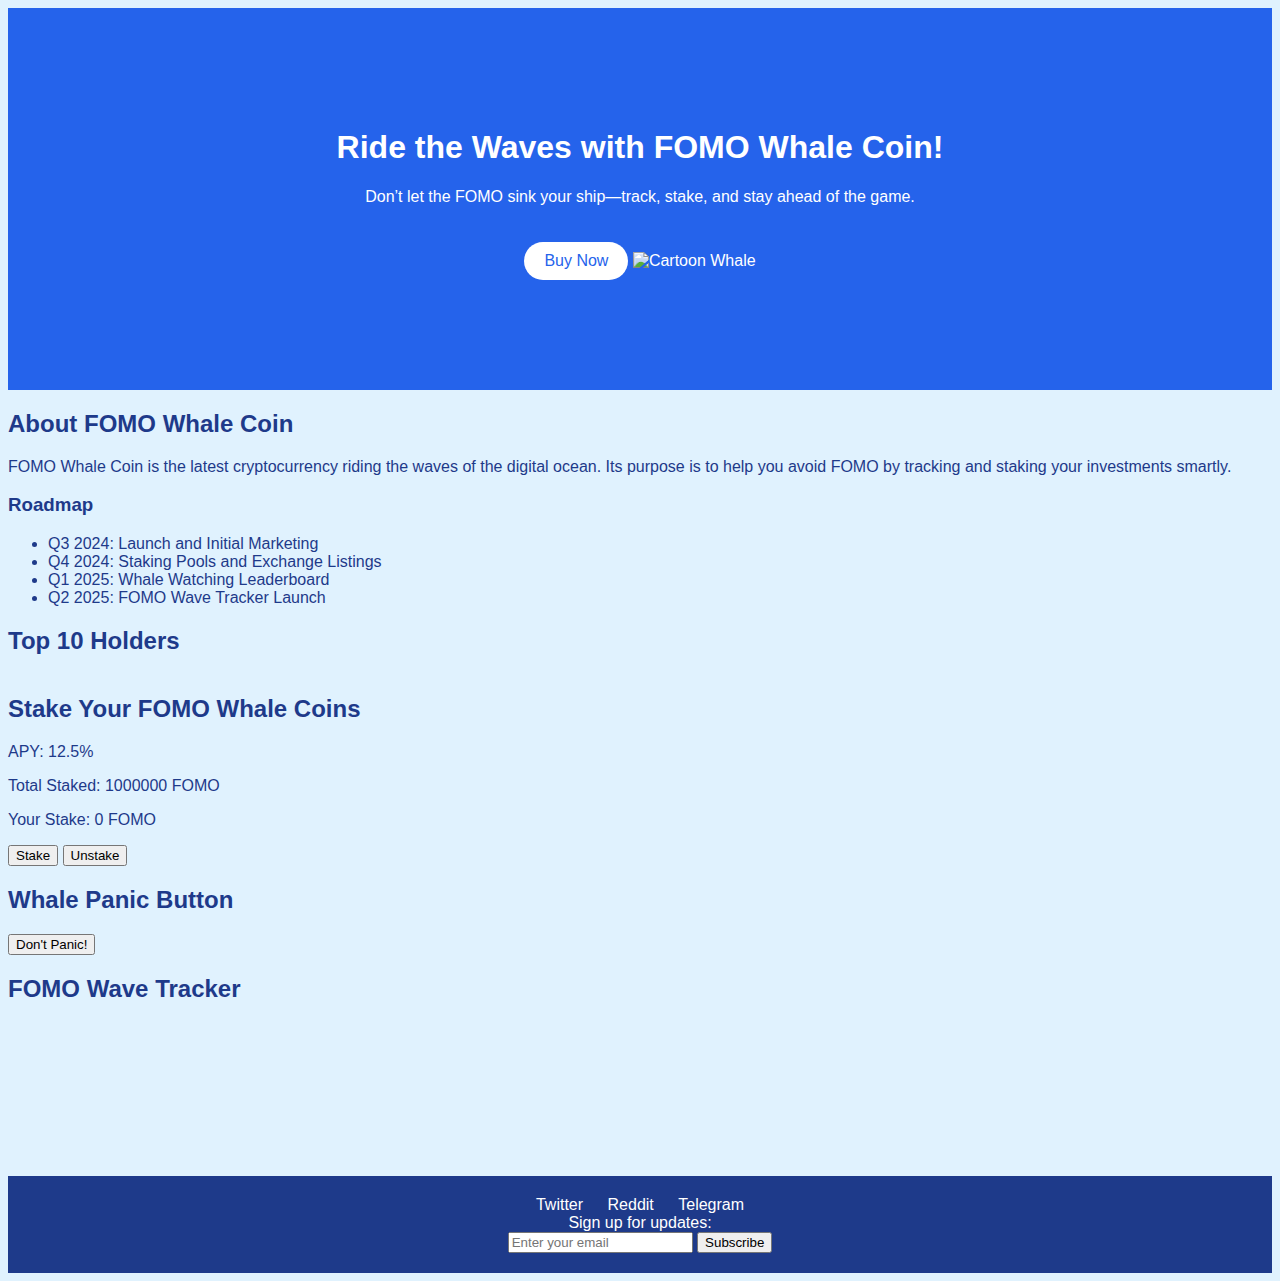
==== index.html @ 6999cd49 "Create index.html" ====
<!DOCTYPE html>
<html lang="en">
<head>
    <meta charset="UTF-8">
    <meta name="viewport" content="width=device-width, initial-scale=1.0">
    <title>FOMO Whale Coin</title>
    <link rel="stylesheet" href="https://cdn.jsdelivr.net/npm/tailwindcss@2.2.19/dist/tailwind.min.css">
    <style>
        /* Custom Styles */
        body {
            font-family: 'Segoe UI', Tahoma, Geneva, Verdana, sans-serif;
            background-color: #E0F2FE;
            color: #1E3A8A;
        }
        .landing {
            background-color: #2563EB;
            color: #FFFFFF;
            text-align: center;
            padding: 100px 20px;
        }
        .whale-image {
            width: 50%;
            margin: 20px auto;
        }
        .btn-buy-now {
            background-color: #FFFFFF;
            color: #2563EB;
            padding: 10px 20px;
            border-radius: 50px;
            transition: background-color 0.3s;
            display: inline-block;
            margin-top: 20px;
            text-decoration: none;
        }
        .btn-buy-now:hover {
            background-color: #93C5FD;
        }
        footer {
            background-color: #1E3A8A;
            color: #FFFFFF;
            text-align: center;
            padding: 20px;
        }
        .social-media a {
            margin: 0 10px;
            color: #FFFFFF;
            text-decoration: none;
        }
        #panic-animation {
            margin-top: 20px;
            color: #DC2626;
        }
    </style>
</head>
<body>

    <!-- Landing Page -->
    <section id="landing" class="landing">
        <h1 class="text-4xl md:text-6xl font-bold">Ride the Waves with FOMO Whale Coin!</h1>
        <p class="text-xl md:text-2xl mt-4">Don’t let the FOMO sink your ship—track, stake, and stay ahead of the game.</p>
        <a href="https://pancakeswap.finance/swap?outputCurrency=FOMO-WHALE-Coin" class="btn-buy-now">Buy Now</a>
        <img src="whale.png" alt="Cartoon Whale" class="whale-image">
        <div class="wave-animation"></div>
    </section>

    <!-- About Section -->
    <section id="about" class="about py-16 px-4">
        <h2 class="text-3xl font-bold text-center">About FOMO Whale Coin</h2>
        <p class="text-lg mt-4 text-center max-w-2xl mx-auto">FOMO Whale Coin is the latest cryptocurrency riding the waves of the digital ocean. Its purpose is to help you avoid FOMO by tracking and staking your investments smartly.</p>
        <h3 class="text-2xl font-semibold mt-8 text-center">Roadmap</h3>
        <div class="roadmap mt-4">
            <ul class="list-disc list-inside max-w-xl mx-auto">
                <li>Q3 2024: Launch and Initial Marketing</li>
                <li>Q4 2024: Staking Pools and Exchange Listings</li>
                <li>Q1 2025: Whale Watching Leaderboard</li>
                <li>Q2 2025: FOMO Wave Tracker Launch</li>
            </ul>
        </div>
    </section>

    <!-- Whale Watching -->
    <section id="whale-watching" class="whale-watching py-16 px-4 bg-blue-100">
        <h2 class="text-3xl font-bold text-center">Top 10 Holders</h2>
        <table id="leaderboard" class="table-auto w-full mt-8 max-w-2xl mx-auto border-collapse border border-blue-200">
            <!-- Content will be dynamically filled by JavaScript -->
        </table>
    </section>

    <!-- Staking Pools -->
    <section id="staking" class="staking py-16 px-4">
        <h2 class="text-3xl font-bold text-center">Stake Your FOMO Whale Coins</h2>
        <p class="text-lg text-center mt-4">APY: <span id="apy">Loading...</span></p>
        <p class="text-lg text-center">Total Staked: <span id="total-staked">Loading...</span></p>
        <p class="text-lg text-center">Your Stake: <span id="your-stake">Loading...</span></p>
        <div class="flex justify-center mt-8">
            <button onclick="stake()" class="bg-blue-600 text-white py-2 px-4 rounded-full mx-2">Stake</button>
            <button onclick="unstake()" class="bg-red-600 text-white py-2 px-4 rounded-full mx-2">Unstake</button>
        </div>
    </section>

    <!-- Whale Panic Button -->
    <section id="whale-panic" class="whale-panic py-16 px-4 bg-blue-100 text-center">
        <h2 class="text-3xl font-bold">Whale Panic Button</h2>
        <button onclick="panic()" class="bg-yellow-500 text-white py-2 px-6 rounded-full mt-8">Don't Panic!</button>
        <div id="panic-animation"></div>
    </section>

    <!-- FOMO Wave Tracker -->
    <section id="fomo-wave-tracker" class="fomo-wave-tracker py-16 px-4">
        <h2 class="text-3xl font-bold text-center">FOMO Wave Tracker</h2>
        <canvas id="wave-chart" class="mt-8 max-w-3xl mx-auto"></canvas>
    </section>

    <!-- Footer -->
    <footer id="footer" class="footer">
        <div class="social-media mb-4">
            <a href="https://twitter.com/FOMOWhaleCoin">Twitter</a>
            <a href="https://reddit.com/r/FOMOWhaleCoin">Reddit</a>
            <a href="https://t.me/FOMOWhaleCoin">Telegram</a>
        </div>
        <form id="newsletter" class="max-w-lg mx-auto">
            <label for="email" class="block mb-2">Sign up for updates:</label>
            <div class="flex">
                <input type="email" id="email" name="email" placeholder="Enter your email" class="flex-grow p-2 rounded-l">
                <button type="submit" class="bg-blue-600 text-white p-2 rounded-r">Subscribe</button>
            </div>
        </form>
    </footer>

    <script src="https://cdn.jsdelivr.net/npm/chart.js"></script>
    <script>
        // Fetch top holders from BscScan API
        async function fetchTopHolders() {
            const apiKey = 'YOUR_BSCSCAN_API_KEY';
            const contractAddress = 'FOMO_WHALE_COIN_CONTRACT_ADDRESS';
            const url = `https://api.bscscan.com/api?module=account&action=tokenholderlist&contractaddress=${contractAddress}&page=1&offset=10&apikey=${apiKey}`;

            try {
                const response = await fetch(url);
                const data = await response.json();

                const leaderboard = document.getElementById('leaderboard');
                leaderboard.innerHTML = `<tr><th>Rank</th><th>Address</th><th>Balance</th></tr>`;
                
                data.result.forEach((holder, index) => {
                    const row = document.createElement('tr');
                    row.innerHTML = `
                        <td class="border border-blue-200 px-4 py-2">${index + 1}</td>
                        <td class="border border-blue-200 px-4 py-2">${holder.address}</td>
                        <td class="border border-blue-200 px-4 py-2">${holder.balance}</td>
                    `;
                    leaderboard.appendChild(row);
                });
            } catch (error) {
                console.error('Error fetching top holders:', error);
            }
        }

        // Call the function to fetch top holders
        fetchTopHolders();

        // Simulate staking (real implementation would involve smart contract interaction)
        let userStake = 0;
        const totalStaked = 1000000; // Example total staked amount
        const apy = 12.5; // Example APY

        function updateStakingInfo() {
            document.getElementById('apy').innerText = `${apy}%`;
            document.getElementById('total-staked').innerText = `${totalStaked} FOMO`;
            document.getElementById('your-stake').innerText = `${userStake} FOMO`;
        }

        function stake() {
            const amount = prompt("Enter amount to stake:");
            userStake += parseFloat(amount);
            updateStakingInfo();
        }

        function unstake() {
            const amount = prompt("Enter amount to unstake:");
            userStake -= parseFloat(amount);
            updateStakingInfo();
        }
    // Initial update
    updateStakingInfo();

    // Whale Panic Button
    function panic() {
        const panicMessage = document.getElementById('panic-animation');
        panicMessage.innerHTML = `<p>Don't Panic! HODL your FOMO Whale Coins!</p>`;
        panicMessage.style.animation = 'shake 0.5s';
        setTimeout(() => {
            panicMessage.innerHTML = '';
        }, 3000);
    }

    // Initialize Chart.js for wave tracker
    const ctx = document.getElementById('wave-chart').getContext('2d');
    const waveChart = new Chart(ctx, {
        type: 'line',
        data: {
            labels: [], // Labels for time intervals
            datasets: [{
                label: 'Buy Pressure',
                data: [], // Data for buy pressure
                borderColor: 'rgba(54, 162, 235, 1)',
                borderWidth: 2,
                fill: false
            }, {
                label: 'Sell Pressure',
                data: [], // Data for sell pressure
                borderColor: 'rgba(255, 99, 132, 1)',
                borderWidth: 2,
                fill: false
            }]
        },
        options: {
            scales: {
                x: {
                    type: 'time',
                    time: {
                        unit: 'minute'
                    }
                },
                y: {
                    beginAtZero: true
                }
            }
        }
    });

    // Function to update wave tracker data (placeholder data)
    function updateWaveTracker() {
        waveChart.data.labels.push(new Date().toLocaleTimeString());
        waveChart.data.datasets[0].data.push(Math.random() * 100); // Buy pressure
        waveChart.data.datasets[1].data.push(Math.random() * 100); // Sell pressure
        waveChart.update();
    }

    // Update the wave tracker every 5 seconds
    setInterval(updateWaveTracker, 5000);
</script>
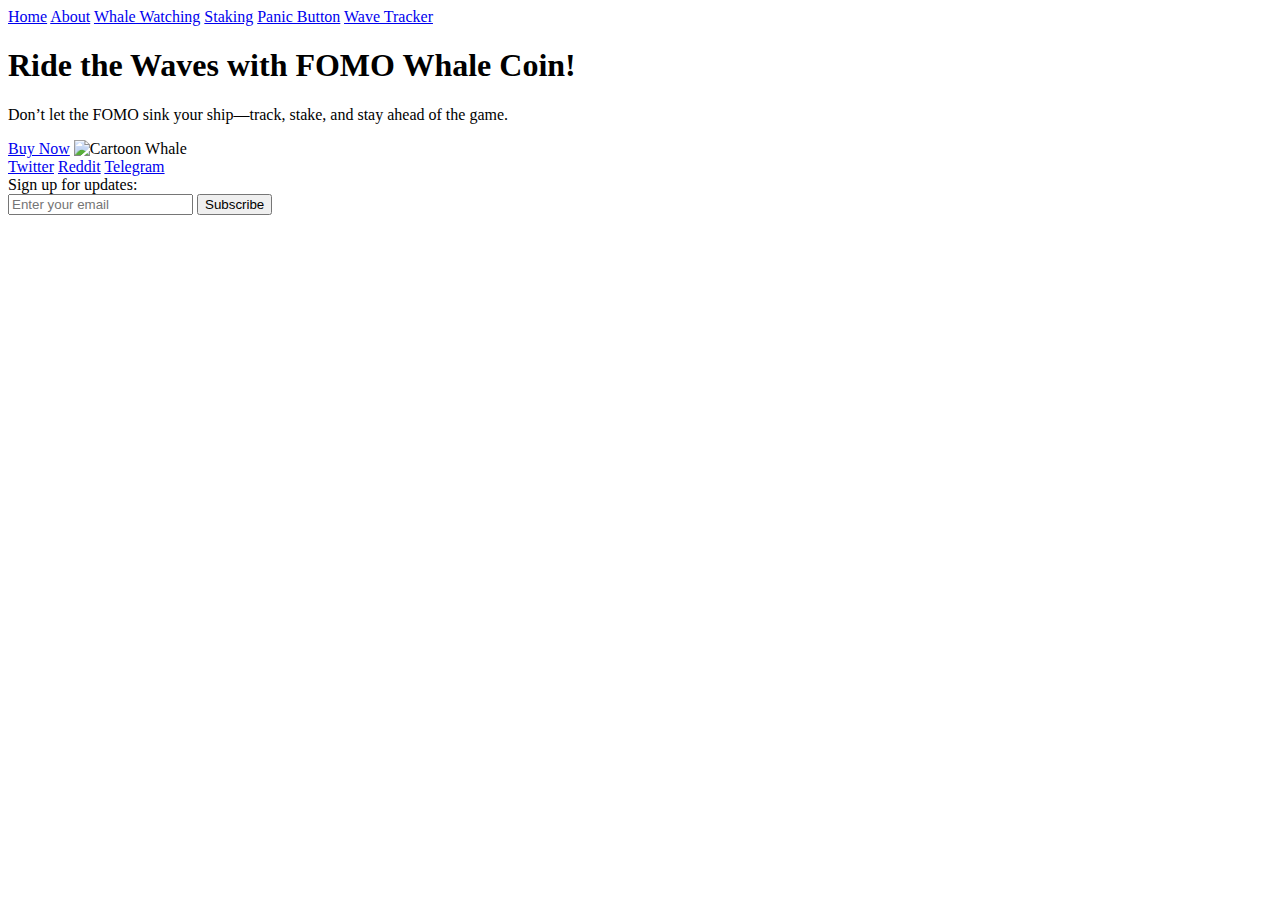
==== commit ad20c090: "Update index.html" ====
--- a/index.html
+++ b/index.html
@@ -4,122 +4,34 @@
     <meta charset="UTF-8">
     <meta name="viewport" content="width=device-width, initial-scale=1.0">
     <title>FOMO Whale Coin</title>
-    <link rel="stylesheet" href="https://cdn.jsdelivr.net/npm/tailwindcss@2.2.19/dist/tailwind.min.css">
-    <style>
-        /* Custom Styles */
-        body {
-            font-family: 'Segoe UI', Tahoma, Geneva, Verdana, sans-serif;
-            background-color: #E0F2FE;
-            color: #1E3A8A;
-        }
-        .landing {
-            background-color: #2563EB;
-            color: #FFFFFF;
-            text-align: center;
-            padding: 100px 20px;
-        }
-        .whale-image {
-            width: 50%;
-            margin: 20px auto;
-        }
-        .btn-buy-now {
-            background-color: #FFFFFF;
-            color: #2563EB;
-            padding: 10px 20px;
-            border-radius: 50px;
-            transition: background-color 0.3s;
-            display: inline-block;
-            margin-top: 20px;
-            text-decoration: none;
-        }
-        .btn-buy-now:hover {
-            background-color: #93C5FD;
-        }
-        footer {
-            background-color: #1E3A8A;
-            color: #FFFFFF;
-            text-align: center;
-            padding: 20px;
-        }
-        .social-media a {
-            margin: 0 10px;
-            color: #FFFFFF;
-            text-decoration: none;
-        }
-        #panic-animation {
-            margin-top: 20px;
-            color: #DC2626;
-        }
-    </style>
+    <link rel="stylesheet" href="styles.css">
 </head>
 <body>
 
-    <!-- Landing Page -->
-    <section id="landing" class="landing">
+    <div class="navbar">
+        <a href="index.html">Home</a>
+        <a href="about.html">About</a>
+        <a href="whale-watching.html">Whale Watching</a>
+        <a href="staking.html">Staking</a>
+        <a href="whale-panic.html">Panic Button</a>
+        <a href="fomo-wave-tracker.html">Wave Tracker</a>
+    </div>
+
+    <section class="landing">
         <h1 class="text-4xl md:text-6xl font-bold">Ride the Waves with FOMO Whale Coin!</h1>
         <p class="text-xl md:text-2xl mt-4">Don’t let the FOMO sink your ship—track, stake, and stay ahead of the game.</p>
         <a href="https://pancakeswap.finance/swap?outputCurrency=FOMO-WHALE-Coin" class="btn-buy-now">Buy Now</a>
-        <img src="whale.png" alt="Cartoon Whale" class="whale-image">
-        <div class="wave-animation"></div>
+        <img src="images/whale.png" alt="Cartoon Whale" class="whale-image">
     </section>
 
-    <!-- About Section -->
-    <section id="about" class="about py-16 px-4">
-        <h2 class="text-3xl font-bold text-center">About FOMO Whale Coin</h2>
-        <p class="text-lg mt-4 text-center max-w-2xl mx-auto">FOMO Whale Coin is the latest cryptocurrency riding the waves of the digital ocean. Its purpose is to help you avoid FOMO by tracking and staking your investments smartly.</p>
-        <h3 class="text-2xl font-semibold mt-8 text-center">Roadmap</h3>
-        <div class="roadmap mt-4">
-            <ul class="list-disc list-inside max-w-xl mx-auto">
-                <li>Q3 2024: Launch and Initial Marketing</li>
-                <li>Q4 2024: Staking Pools and Exchange Listings</li>
-                <li>Q1 2025: Whale Watching Leaderboard</li>
-                <li>Q2 2025: FOMO Wave Tracker Launch</li>
-            </ul>
-        </div>
-    </section>
-
-    <!-- Whale Watching -->
-    <section id="whale-watching" class="whale-watching py-16 px-4 bg-blue-100">
-        <h2 class="text-3xl font-bold text-center">Top 10 Holders</h2>
-        <table id="leaderboard" class="table-auto w-full mt-8 max-w-2xl mx-auto border-collapse border border-blue-200">
-            <!-- Content will be dynamically filled by JavaScript -->
-        </table>
-    </section>
-
-    <!-- Staking Pools -->
-    <section id="staking" class="staking py-16 px-4">
-        <h2 class="text-3xl font-bold text-center">Stake Your FOMO Whale Coins</h2>
-        <p class="text-lg text-center mt-4">APY: <span id="apy">Loading...</span></p>
-        <p class="text-lg text-center">Total Staked: <span id="total-staked">Loading...</span></p>
-        <p class="text-lg text-center">Your Stake: <span id="your-stake">Loading...</span></p>
-        <div class="flex justify-center mt-8">
-            <button onclick="stake()" class="bg-blue-600 text-white py-2 px-4 rounded-full mx-2">Stake</button>
-            <button onclick="unstake()" class="bg-red-600 text-white py-2 px-4 rounded-full mx-2">Unstake</button>
-        </div>
-    </section>
-
-    <!-- Whale Panic Button -->
-    <section id="whale-panic" class="whale-panic py-16 px-4 bg-blue-100 text-center">
-        <h2 class="text-3xl font-bold">Whale Panic Button</h2>
-        <button onclick="panic()" class="bg-yellow-500 text-white py-2 px-6 rounded-full mt-8">Don't Panic!</button>
-        <div id="panic-animation"></div>
-    </section>
-
-    <!-- FOMO Wave Tracker -->
-    <section id="fomo-wave-tracker" class="fomo-wave-tracker py-16 px-4">
-        <h2 class="text-3xl font-bold text-center">FOMO Wave Tracker</h2>
-        <canvas id="wave-chart" class="mt-8 max-w-3xl mx-auto"></canvas>
-    </section>
-
-    <!-- Footer -->
-    <footer id="footer" class="footer">
-        <div class="social-media mb-4">
+    <footer>
+        <div class="social-media">
             <a href="https://twitter.com/FOMOWhaleCoin">Twitter</a>
             <a href="https://reddit.com/r/FOMOWhaleCoin">Reddit</a>
             <a href="https://t.me/FOMOWhaleCoin">Telegram</a>
         </div>
-        <form id="newsletter" class="max-w-lg mx-auto">
-            <label for="email" class="block mb-2">Sign up for updates:</label>
+        <form id="newsletter">
+            <label for="email">Sign up for updates:</label>
             <div class="flex">
                 <input type="email" id="email" name="email" placeholder="Enter your email" class="flex-grow p-2 rounded-l">
                 <button type="submit" class="bg-blue-600 text-white p-2 rounded-r">Subscribe</button>
@@ -127,116 +39,5 @@
         </form>
     </footer>
 
-    <script src="https://cdn.jsdelivr.net/npm/chart.js"></script>
-    <script>
-        // Fetch top holders from BscScan API
-        async function fetchTopHolders() {
-            const apiKey = 'YOUR_BSCSCAN_API_KEY';
-            const contractAddress = 'FOMO_WHALE_COIN_CONTRACT_ADDRESS';
-            const url = `https://api.bscscan.com/api?module=account&action=tokenholderlist&contractaddress=${contractAddress}&page=1&offset=10&apikey=${apiKey}`;
-
-            try {
-                const response = await fetch(url);
-                const data = await response.json();
-
-                const leaderboard = document.getElementById('leaderboard');
-                leaderboard.innerHTML = `<tr><th>Rank</th><th>Address</th><th>Balance</th></tr>`;
-                
-                data.result.forEach((holder, index) => {
-                    const row = document.createElement('tr');
-                    row.innerHTML = `
-                        <td class="border border-blue-200 px-4 py-2">${index + 1}</td>
-                        <td class="border border-blue-200 px-4 py-2">${holder.address}</td>
-                        <td class="border border-blue-200 px-4 py-2">${holder.balance}</td>
-                    `;
-                    leaderboard.appendChild(row);
-                });
-            } catch (error) {
-                console.error('Error fetching top holders:', error);
-            }
-        }
-
-        // Call the function to fetch top holders
-        fetchTopHolders();
-
-        // Simulate staking (real implementation would involve smart contract interaction)
-        let userStake = 0;
-        const totalStaked = 1000000; // Example total staked amount
-        const apy = 12.5; // Example APY
-
-        function updateStakingInfo() {
-            document.getElementById('apy').innerText = `${apy}%`;
-            document.getElementById('total-staked').innerText = `${totalStaked} FOMO`;
-            document.getElementById('your-stake').innerText = `${userStake} FOMO`;
-        }
-
-        function stake() {
-            const amount = prompt("Enter amount to stake:");
-            userStake += parseFloat(amount);
-            updateStakingInfo();
-        }
-
-        function unstake() {
-            const amount = prompt("Enter amount to unstake:");
-            userStake -= parseFloat(amount);
-            updateStakingInfo();
-        }
-    // Initial update
-    updateStakingInfo();
-
-    // Whale Panic Button
-    function panic() {
-        const panicMessage = document.getElementById('panic-animation');
-        panicMessage.innerHTML = `<p>Don't Panic! HODL your FOMO Whale Coins!</p>`;
-        panicMessage.style.animation = 'shake 0.5s';
-        setTimeout(() => {
-            panicMessage.innerHTML = '';
-        }, 3000);
-    }
-
-    // Initialize Chart.js for wave tracker
-    const ctx = document.getElementById('wave-chart').getContext('2d');
-    const waveChart = new Chart(ctx, {
-        type: 'line',
-        data: {
-            labels: [], // Labels for time intervals
-            datasets: [{
-                label: 'Buy Pressure',
-                data: [], // Data for buy pressure
-                borderColor: 'rgba(54, 162, 235, 1)',
-                borderWidth: 2,
-                fill: false
-            }, {
-                label: 'Sell Pressure',
-                data: [], // Data for sell pressure
-                borderColor: 'rgba(255, 99, 132, 1)',
-                borderWidth: 2,
-                fill: false
-            }]
-        },
-        options: {
-            scales: {
-                x: {
-                    type: 'time',
-                    time: {
-                        unit: 'minute'
-                    }
-                },
-                y: {
-                    beginAtZero: true
-                }
-            }
-        }
-    });
-
-    // Function to update wave tracker data (placeholder data)
-    function updateWaveTracker() {
-        waveChart.data.labels.push(new Date().toLocaleTimeString());
-        waveChart.data.datasets[0].data.push(Math.random() * 100); // Buy pressure
-        waveChart.data.datasets[1].data.push(Math.random() * 100); // Sell pressure
-        waveChart.update();
-    }
-
-    // Update the wave tracker every 5 seconds
-    setInterval(updateWaveTracker, 5000);
-</script>
+</body>
+</html>
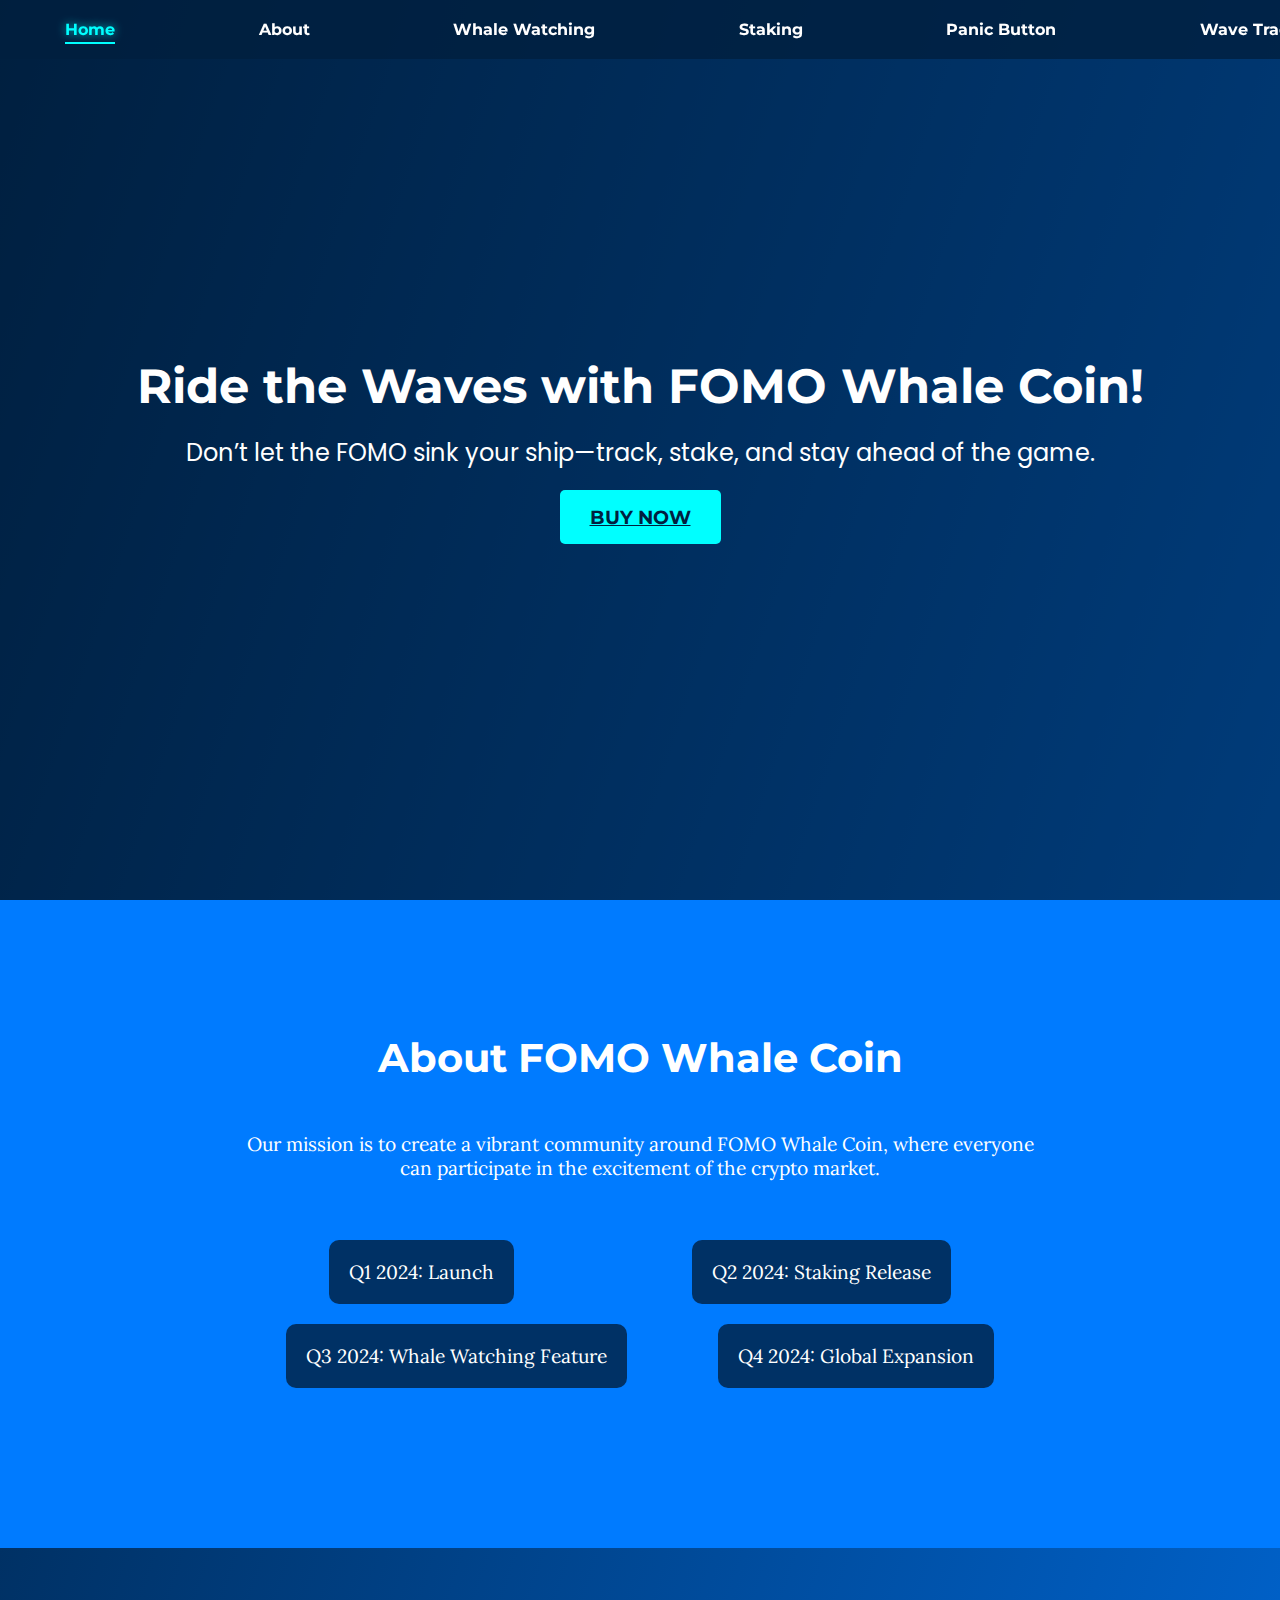
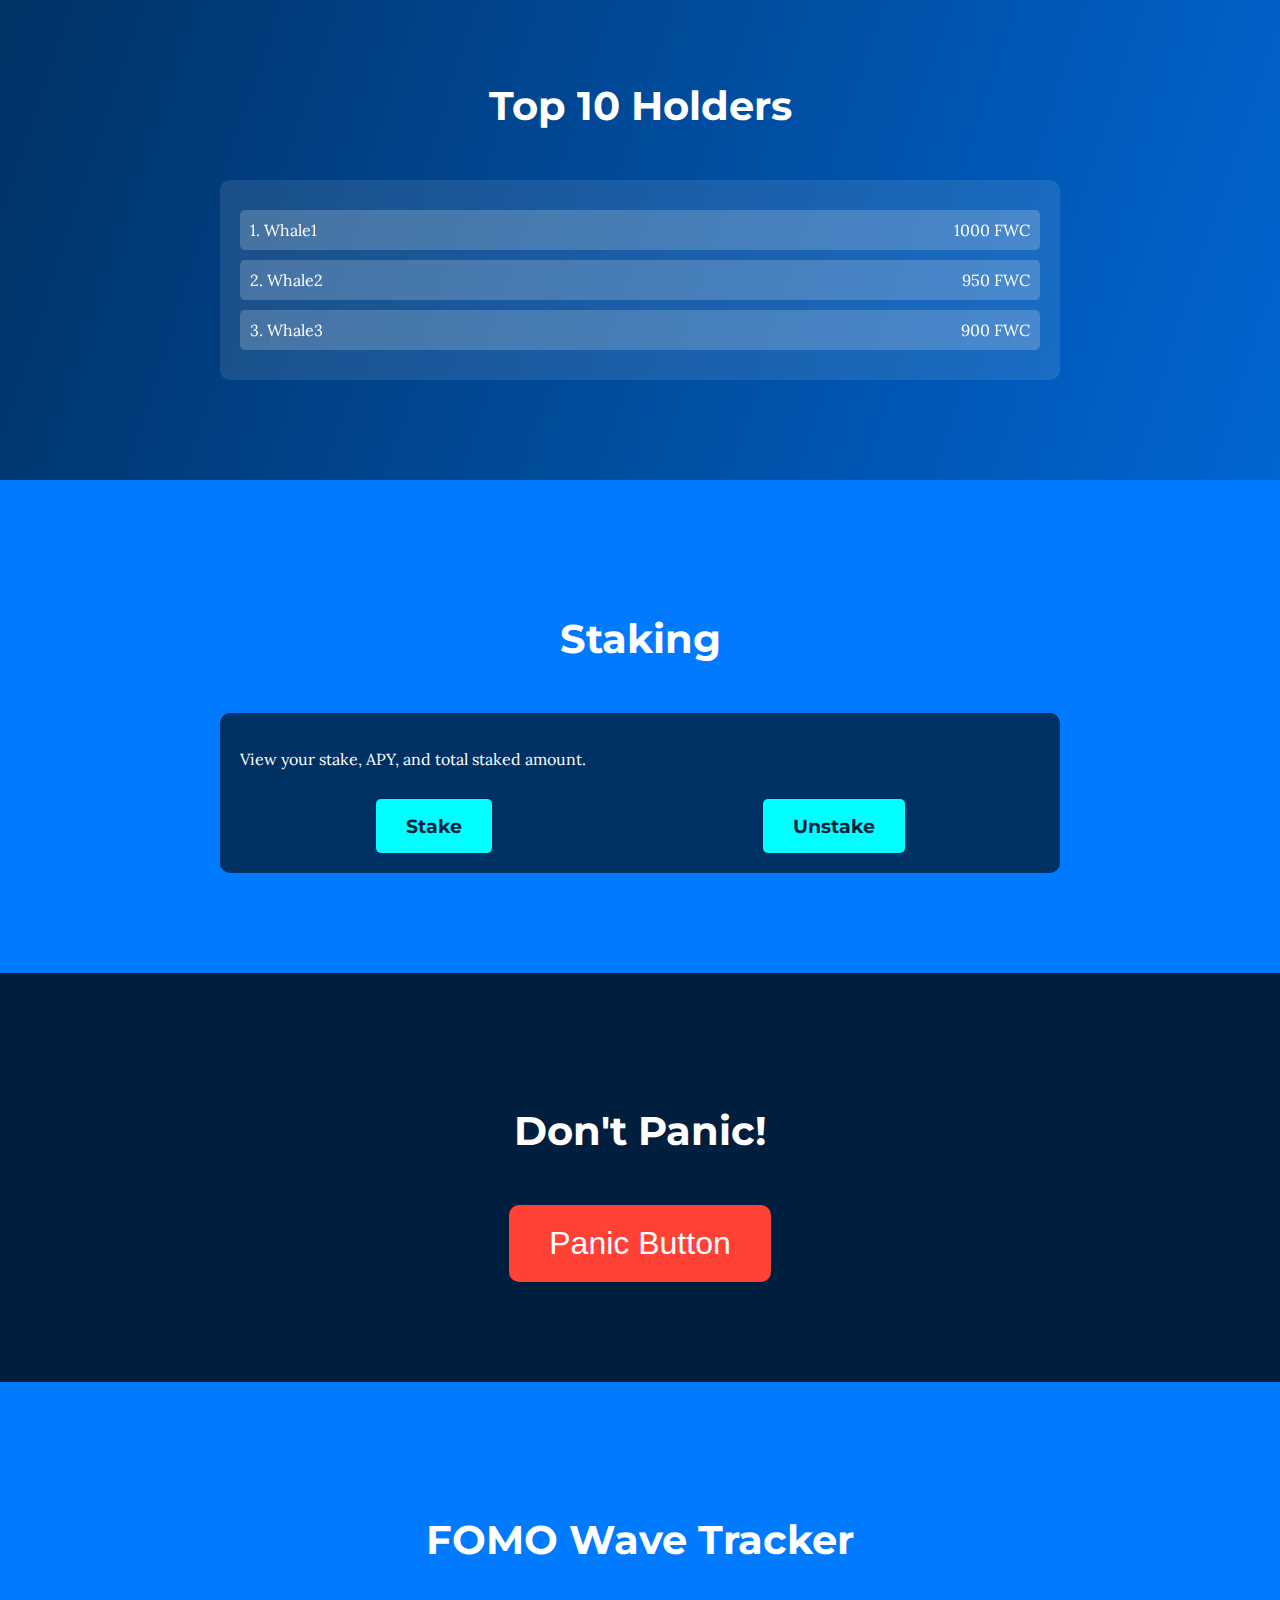
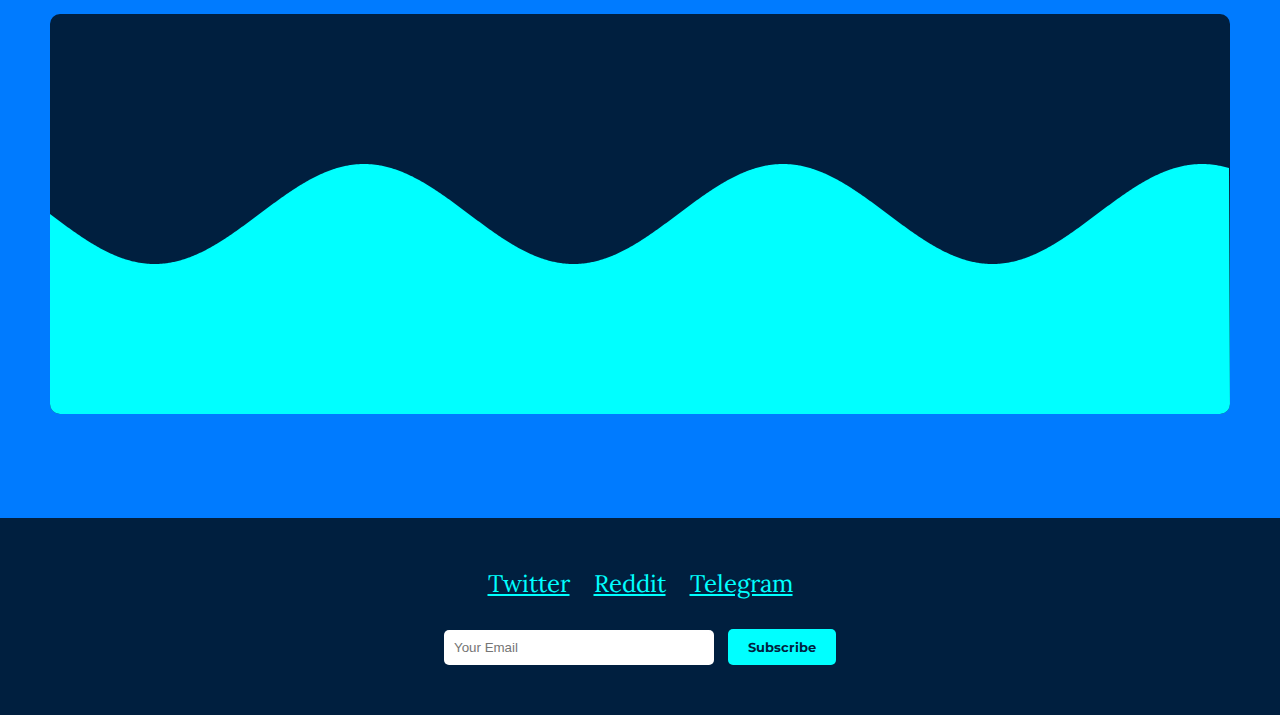
==== commit 66bd7c4f: "Update index.html" ====
--- a/index.html
+++ b/index.html
@@ -3,41 +3,539 @@
 <head>
     <meta charset="UTF-8">
     <meta name="viewport" content="width=device-width, initial-scale=1.0">
+    <meta name="description" content="Ride the Waves with FOMO Whale Coin and stay ahead in the crypto market.">
     <title>FOMO Whale Coin</title>
-    <link rel="stylesheet" href="styles.css">
-</head>
-<body>
-
-    <div class="navbar">
-        <a href="index.html">Home</a>
-        <a href="about.html">About</a>
-        <a href="whale-watching.html">Whale Watching</a>
-        <a href="staking.html">Staking</a>
-        <a href="whale-panic.html">Panic Button</a>
-        <a href="fomo-wave-tracker.html">Wave Tracker</a>
-    </div>
-
-    <section class="landing">
-        <h1 class="text-4xl md:text-6xl font-bold">Ride the Waves with FOMO Whale Coin!</h1>
-        <p class="text-xl md:text-2xl mt-4">Don’t let the FOMO sink your ship—track, stake, and stay ahead of the game.</p>
-        <a href="https://pancakeswap.finance/swap?outputCurrency=FOMO-WHALE-Coin" class="btn-buy-now">Buy Now</a>
-        <img src="images/whale.png" alt="Cartoon Whale" class="whale-image">
-    </section>
-
-    <footer>
-        <div class="social-media">
-            <a href="https://twitter.com/FOMOWhaleCoin">Twitter</a>
-            <a href="https://reddit.com/r/FOMOWhaleCoin">Reddit</a>
-            <a href="https://t.me/FOMOWhaleCoin">Telegram</a>
+    <link href="https://fonts.googleapis.com/css2?family=Lora:wght@400;700&family=Montserrat:wght@700&family=Poppins:wght@400;600&display=swap" rel="stylesheet">
+    <style>
+        body, html {
+            margin: 0;
+            padding: 0;
+            font-family: 'Lora', serif;
+            background: linear-gradient(to bottom right, #001f3f, #007BFF);
+            color: #fff;
+            overflow-x: hidden;
+            scroll-behavior: smooth;
+        }
+
+        /* Navbar */
+        .navbar {
+            position: fixed;
+            top: 0;
+            width: 100%;
+            background: rgba(0, 31, 63, 0.8);
+            padding: 15px 50px;
+            display: flex;
+            justify-content: space-between;
+            align-items: center;
+            z-index: 1000;
+            transition: background 0.3s;
+        }
+
+        .navbar.sticky {
+            background: rgba(0, 31, 63, 1);
+        }
+
+        .navbar a {
+            color: #fff;
+            text-decoration: none;
+            margin: 0 15px;
+            font-family: 'Montserrat', sans-serif;
+            font-weight: 700;
+            position: relative;
+            padding: 5px 0;
+        }
+
+        .navbar a:hover, .navbar a.active {
+            color: #00FFFF;
+            text-shadow: 0px 0px 10px rgba(0, 255, 255, 0.7);
+        }
+
+        .navbar a::after {
+            content: '';
+            position: absolute;
+            left: 0;
+            bottom: 0;
+            width: 0;
+            height: 2px;
+            background: #00FFFF;
+            transition: width 0.3s;
+        }
+
+        .navbar a:hover::after, .navbar a.active::after {
+            width: 100%;
+        }
+
+        /* Hero Section */
+        .hero {
+            height: 100vh;
+            display: flex;
+            flex-direction: column;
+            justify-content: center;
+            align-items: center;
+            text-align: center;
+            background: url('https://via.placeholder.com/1500x800/001f3f/007BFF?text=Hero+Background') no-repeat center center/cover;
+            position: relative;
+        }
+
+        .hero::before {
+            content: "";
+            position: absolute;
+            top: 0;
+            left: 0;
+            right: 0;
+            bottom: 0;
+            background: rgba(0, 31, 63, 0.5);
+        }
+
+        .hero h1 {
+            font-family: 'Montserrat', sans-serif;
+            font-size: 3em;
+            margin: 0;
+            z-index: 1;
+            animation: fadeIn 1.5s ease-in-out;
+        }
+
+        .hero p {
+            font-family: 'Poppins', sans-serif;
+            font-size: 1.5em;
+            margin: 20px 0;
+            z-index: 1;
+            animation: fadeIn 2s ease-in-out;
+        }
+
+        .hero .cta-button {
+            padding: 15px 30px;
+            background-color: #00FFFF;
+            color: #001f3f;
+            border: none;
+            border-radius: 5px;
+            font-family: 'Montserrat', sans-serif;
+            font-weight: 700;
+            font-size: 1.2em;
+            cursor: pointer;
+            text-transform: uppercase;
+            transition: background-color 0.3s, transform 0.3s;
+            z-index: 1;
+            animation: fadeIn 2.5s ease-in-out;
+        }
+
+        .hero .cta-button:hover {
+            background-color: #007BFF;
+            color: #fff;
+            transform: scale(1.1);
+        }
+
+        @keyframes fadeIn {
+            from { opacity: 0; }
+            to { opacity: 1; }
+        }
+
+        /* About Section */
+        .about {
+            padding: 100px 50px;
+            text-align: center;
+            background: #007BFF;
+            color: #fff;
+        }
+
+        .about h2 {
+            font-family: 'Montserrat', sans-serif;
+            font-size: 2.5em;
+            margin-bottom: 50px;
+        }
+
+        .about .mission, .about .roadmap {
+            max-width: 800px;
+            margin: 0 auto 50px;
+            font-size: 1.2em;
+        }
+
+        .about .roadmap {
+            display: flex;
+            justify-content: space-around;
+            align-items: center;
+            flex-wrap: wrap;
+        }
+
+        .about .roadmap div {
+            background: rgba(0, 31, 63, 0.8);
+            padding: 20px;
+            margin: 10px;
+            border-radius: 10px;
+            transition: transform 0.3s;
+        }
+
+        .about .roadmap div:hover {
+            transform: scale(1.1);
+        }
+
+        /* Whale Watching Section */
+        .whale-watching {
+            padding: 100px 50px;
+            background: url('https://via.placeholder.com/1500x800/001f3f/007BFF?text=Whale+Background') no-repeat center center/cover;
+            color: #fff;
+            text-align: center;
+        }
+
+        .whale-watching h2 {
+            font-family: 'Montserrat', sans-serif;
+            font-size: 2.5em;
+            margin-bottom: 50px;
+        }
+
+        .whale-watching .leaderboard {
+            max-width: 800px;
+            margin: 0 auto;
+            background: rgba(255, 255, 255, 0.1);
+            backdrop-filter: blur(10px);
+            padding: 20px;
+            border-radius: 10px;
+            text-align: left;
+            animation: slideIn 1s ease-out;
+        }
+
+        .whale-watching .leaderboard div {
+            margin: 10px 0;
+            padding: 10px;
+            background: rgba(255, 255, 255, 0.2);
+            border-radius: 5px;
+            display: flex;
+            justify-content: space-between;
+            align-items: center;
+            transition: background 0.3s;
+        }
+
+        .whale-watching .leaderboard div:hover {
+            background: rgba(255, 255, 255, 0.5);
+        }
+
+        @keyframes slideIn {
+            from { transform: translateX(-100%); }
+            to { transform: translateX(0); }
+        }
+
+        /* Staking Section */
+        .staking {
+            padding: 100px 50px;
+            background: #007BFF;
+            text-align: center;
+            color: #fff;
+        }
+
+        .staking h2 {
+            font-family: 'Montserrat', sans-serif;
+            font-size: 2.5em;
+            margin-bottom: 50px;
+        }
+
+        .staking .content {
+            max-width: 800px;
+            margin: 0 auto;
+            background: rgba(0, 31, 63, 0.8);
+            padding: 20px;
+            border-radius: 10px;
+            text-align: left;
+        }
+
+        .staking .buttons {
+            margin-top: 30px;
+            display: flex;
+            justify-content: space-around;
+        }
+
+        .staking .buttons button {
+            padding: 15px 30px;
+            background-color: #00FFFF;
+            color: #001f3f;
+            border: none;
+            border-radius: 5px;
+            font-family: 'Montserrat', sans-serif;
+            font-weight: 700;
+            font-size: 1.2em;
+            cursor: pointer;
+            transition: background-color 0.3s, transform 0.3s;
+        }
+
+        .staking .buttons button:hover {
+            background-color: #007BFF;
+            color: #fff;
+            transform: scale(1.1);
+        }
+
+        /* Whale Panic Button Section */
+        .panic-button-section {
+            padding: 100px 50px;
+            background: #001f3f;
+            text-align: center;
+            color: #fff;
+            position: relative;
+        }
+
+        .panic-button-section h2 {
+            font-family: 'Montserrat', sans-serif;
+            font-size: 2.5em;
+            margin-bottom: 50px;
+        }
+
+        .panic-button {
+            font-size: 2em;
+            padding: 20px 40px;
+            background: #ff4136;
+            color: #fff;
+            border: none;
+            border-radius: 10px;
+            cursor: pointer;
+            transition: transform 0.3s;
+        }
+
+                    .panic-button:hover {
+                transform: scale(1.1);
+            }
+
+            .panic-message {
+                margin-top: 30px;
+                font-family: 'Poppins', sans-serif;
+                font-size: 1.5em;
+                display: none;
+            }
+
+            /* FOMO Wave Tracker Section */
+            .wave-tracker {
+                padding: 100px 50px;
+                background: #007BFF;
+                text-align: center;
+                color: #fff;
+            }
+
+            .wave-tracker h2 {
+                font-family: 'Montserrat', sans-serif;
+                font-size: 2.5em;
+                margin-bottom: 50px;
+            }
+
+            .wave-tracker canvas {
+                width: 100%;
+                height: 400px;
+                border-radius: 10px;
+                background: #001f3f;
+            }
+
+            /* Footer */
+            .footer {
+                padding: 50px;
+                background: #001f3f;
+                color: #fff;
+                text-align: center;
+            }
+
+            .footer .social-links a {
+                margin: 0 10px;
+                color: #00FFFF;
+                font-size: 1.5em;
+                transition: color 0.3s, transform 0.3s;
+            }
+
+            .footer .social-links a:hover {
+                color: #007BFF;
+                transform: scale(1.2);
+            }
+
+            .footer .newsletter {
+                margin-top: 30px;
+            }
+
+            .footer .newsletter input[type="email"] {
+                padding: 10px;
+                width: 250px;
+                border: none;
+                border-radius: 5px;
+                margin-right: 10px;
+            }
+
+            .footer .newsletter button {
+                padding: 10px 20px;
+                background-color: #00FFFF;
+                border: none;
+                border-radius: 5px;
+                font-family: 'Montserrat', sans-serif;
+                font-weight: 700;
+                color: #001f3f;
+                cursor: pointer;
+                transition: background-color 0.3s;
+            }
+
+            .footer .newsletter button:hover {
+                background-color: #007BFF;
+                color: #fff;
+            }
+
+            /* Responsive Styles */
+            @media (max-width: 768px) {
+                .navbar {
+                    padding: 15px 20px;
+                }
+
+                .hero h1 {
+                    font-size: 2em;
+                }
+
+                .hero p {
+                    font-size: 1.2em;
+                }
+
+                .about .roadmap {
+                    flex-direction: column;
+                }
+
+                .staking .buttons {
+                    flex-direction: column;
+                }
+
+                .staking .buttons button {
+                    margin-bottom: 20px;
+                }
+            }
+        </style>
+    </head>
+    <body>
+
+        <!-- Navbar -->
+        <div class="navbar">
+            <a href="#home" class="active">Home</a>
+            <a href="#about">About</a>
+            <a href="#whale-watching">Whale Watching</a>
+            <a href="#staking">Staking</a>
+            <a href="#panic-button">Panic Button</a>
+            <a href="#wave-tracker">Wave Tracker</a>
         </div>
-        <form id="newsletter">
-            <label for="email">Sign up for updates:</label>
-            <div class="flex">
-                <input type="email" id="email" name="email" placeholder="Enter your email" class="flex-grow p-2 rounded-l">
-                <button type="submit" class="bg-blue-600 text-white p-2 rounded-r">Subscribe</button>
+
+        <!-- Hero Section -->
+        <section id="home" class="hero">
+            <h1>Ride the Waves with FOMO Whale Coin!</h1>
+            <p>Don’t let the FOMO sink your ship—track, stake, and stay ahead of the game.</p>
+            <a href="https://pancakeswap.finance/" class="cta-button">Buy Now</a>
+        </section>
+
+        <!-- About Section -->
+        <section id="about" class="about">
+            <h2>About FOMO Whale Coin</h2>
+            <div class="mission">
+                <p>Our mission is to create a vibrant community around FOMO Whale Coin, where everyone can participate in the excitement of the crypto market.</p>
             </div>
-        </form>
-    </footer>
-
-</body>
+            <div class="roadmap">
+                <div>Q1 2024: Launch</div>
+                <div>Q2 2024: Staking Release</div>
+                <div>Q3 2024: Whale Watching Feature</div>
+                <div>Q4 2024: Global Expansion</div>
+            </div>
+        </section>
+
+        <!-- Whale Watching Section -->
+        <section id="whale-watching" class="whale-watching">
+            <h2>Top 10 Holders</h2>
+            <div class="leaderboard">
+                <div><span>1. Whale1</span><span>1000 FWC</span></div>
+                <div><span>2. Whale2</span><span>950 FWC</span></div>
+                <div><span>3. Whale3</span><span>900 FWC</span></div>
+                <!-- Add more whales here -->
+            </div>
+        </section>
+
+        <!-- Staking Section -->
+        <section id="staking" class="staking">
+            <h2>Staking</h2>
+            <div class="content">
+                <p>View your stake, APY, and total staked amount.</p>
+                <div class="buttons">
+                    <button>Stake</button>
+                    <button>Unstake</button>
+                </div>
+            </div>
+        </section>
+
+        <!-- Panic Button Section -->
+        <section id="panic-button" class="panic-button-section">
+            <h2>Don't Panic!</h2>
+            <button class="panic-button" onclick="showPanicMessage()">Panic Button</button>
+            <div class="panic-message">HODL your FOMO Whale Coins!</div>
+        </section>
+
+        <!-- FOMO Wave Tracker Section -->
+        <section id="wave-tracker" class="wave-tracker">
+            <h2>FOMO Wave Tracker</h2>
+            <canvas id="waveCanvas"></canvas>
+        </section>
+
+        <!-- Footer -->
+        <footer class="footer">
+            <div class="social-links">
+                <a href="https://twitter.com/" target="_blank">Twitter</a>
+                <a href="https://reddit.com/" target="_blank">Reddit</a>
+                <a href="https://telegram.org/" target="_blank">Telegram</a>
+            </div>
+            <div class="newsletter">
+                <input type="email" placeholder="Your Email">
+                <button>Subscribe</button>
+            </div>
+        </footer>
+
+        <!-- JavaScript -->
+        <script>
+            // Sticky Navbar
+            window.onscroll = function() {
+                var navbar = document.querySelector(".navbar");
+                if (window.pageYOffset > 0) {
+                    navbar.classList.add("sticky");
+                } else {
+                    navbar.classList.remove("sticky");
+                }
+            };
+
+            // Panic Button Functionality
+            function showPanicMessage() {
+                var message = document.querySelector(".panic-message");
+                message.style.display = "block";
+                setTimeout(function() {
+                    message.style.display = "none";
+                }, 3000);
+            }
+
+            // FOMO Wave Tracker Canvas Animation
+            var canvas = document.getElementById("waveCanvas");
+            var ctx = canvas.getContext("2d");
+
+            function drawWave() {
+                var width = canvas.width = canvas.offsetWidth;
+                var height = canvas.height = 400;
+                var waveHeight = 50;
+                var waveSpeed = 0.02;
+                var waveLength = 0.015;
+                var xOffset = 0;
+
+                function animate() {
+                    ctx.clearRect(0, 0, width, height);
+                    ctx.beginPath();
+                    ctx.moveTo(0, height / 2);
+
+                    for (var x = 0; x < width; x++) {
+                        var y = waveHeight * Math.sin((x + xOffset) * waveLength);
+                        ctx.lineTo(x, height / 2 + y);
+                    }
+
+                    ctx.lineTo(width, height);
+                    ctx.lineTo(0, height);
+                    ctx.fillStyle = "#00FFFF";
+                    ctx.fill();
+
+                    xOffset += waveSpeed;
+                    requestAnimationFrame(animate);
+                }
+
+                animate();
+            }
+
+            window.addEventListener('resize', drawWave);
+            drawWave();
+        </script>
+    </body>
 </html>
